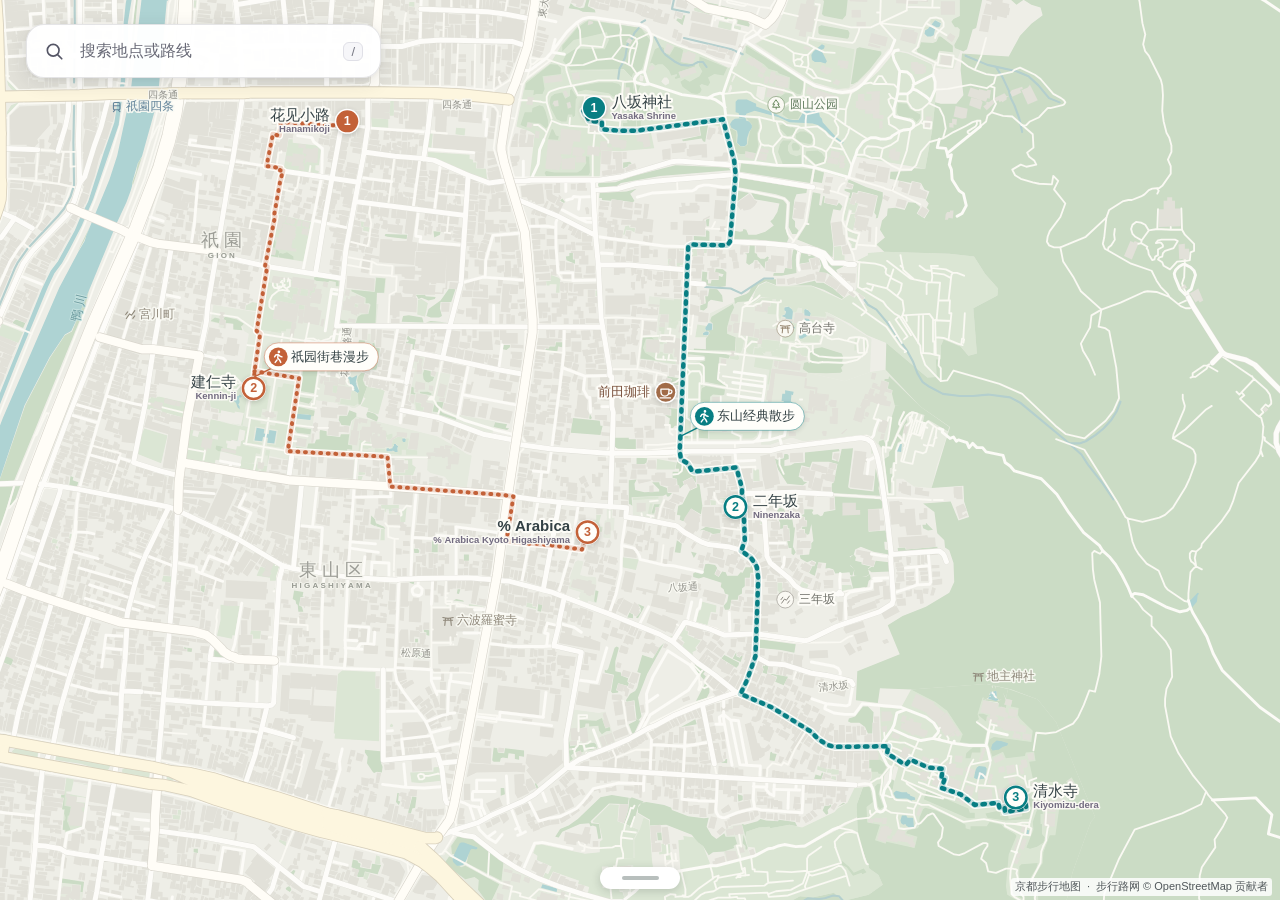
==== web/index.html @ 4b53ee0a "Introduce Project Aina, a walking atlas for independent travelers" ====
<!doctype html>
<html lang="zh-CN">
<head>
  <meta charset="utf-8">
  <meta name="viewport" content="width=device-width, initial-scale=1, viewport-fit=cover">
  <meta name="theme-color" content="#f5f4ee">
  <title>Project Aina · 步行旅行地图</title>
  <link rel="icon" href="data:image/svg+xml,%3Csvg xmlns='http://www.w3.org/2000/svg' viewBox='0 0 48 48'%3E%3Crect width='48' height='48' rx='13' fill='%235551ab'/%3E%3Cpath d='m11 31 7-16 11 14 8-15' fill='none' stroke='white' stroke-width='4' stroke-linecap='round' stroke-linejoin='round'/%3E%3C/svg%3E">
  <link rel="stylesheet" href="base.css">
  <link rel="stylesheet" href="sheet.css">
  <link rel="stylesheet" href="panels.css">
  <link rel="stylesheet" href="windows.css">
  <link rel="stylesheet" href="place-card.css">
  <link rel="stylesheet" href="google-basemap.css">
</head>
<body>
  <main id="atlas" aria-label="步行旅行地图">
    <canvas id="map" tabindex="0" aria-label="京都东山步行地图，可拖动或缩放。按斜线搜索地点，按向上方向键打开卡片。"></canvas>
    <form id="search" role="search" autocomplete="off">
      <svg class="search-icon" aria-hidden="true" viewBox="0 0 24 24" fill="none" stroke="currentColor" stroke-width="1.9"><circle cx="10.5" cy="10.5" r="6.7"/><path d="m15.8 15.8 4.5 4.5" stroke-linecap="round"/></svg>
      <input id="query" type="search" aria-label="搜索地点或路线" placeholder="搜索地点或路线" enterkeyhint="search" spellcheck="false" maxlength="90">
      <kbd aria-hidden="true">/</kbd>
    </form>
    <button id="editing-chip" type="button" hidden title="展开路线编辑"><i></i><span>正在规划</span><strong></strong><small></small></button>
    <div id="place-windows"></div>
    <div class="credit"><span id="walking-map-note" hidden>步行路线可能缺少人行道或步行道。</span><button id="map-source" type="button" aria-live="polite" title="查看 Google 地图连接设置">京都步行地图</button><b>·</b><a href="https://www.openstreetmap.org/copyright" target="_blank" rel="noopener noreferrer">步行路网 © OpenStreetMap 贡献者</a></div>
    <section id="sheet" class="sheet" aria-label="地图卡片">
      <button id="sheet-handle" class="sheet-handle" type="button" title="单击切换高度，双击关闭全部地点窗口" aria-label="调整卡片高度，双击关闭全部地点窗口"><span></span></button>
      <div id="sheet-body" class="sheet-body"></div>
    </section>
    <div id="delete-feedback" class="undo-banner" hidden><span id="deleted-name" role="status"></span><button id="undo-delete" type="button">撤销</button></div>
    <div id="notice" class="notice" role="status" aria-live="polite"></div>
  </main>
  <dialog id="google-settings" class="pc-dialog" aria-labelledby="pc-settings-title">
    <form id="google-key-form">
      <div class="pc-dialog-heading"><h2 id="pc-settings-title">连接 Google 地图</h2><button aria-label="关闭设置" type="button" data-dismiss>×</button></div>
      <p>让地点卡片显示 Google 提供的照片、评分、地址、官网和营业时间。各地点的可用资料有所不同。</p>
      <label for="google-browser-key">Google Maps 浏览器 API 密钥</label>
      <input type="password" id="google-browser-key" autocomplete="off" spellcheck="false" placeholder="输入当前标签页要使用的密钥">
      <p class="pc-help">此处输入的密钥只保存在当前标签页。请在 Google Cloud 启用 Maps JavaScript API、Places UI Kit、Places API（新版）和 Routes API，并将浏览器密钥限制到本网站。</p>
      <div class="pc-restrict"><code id="current-referrer"></code></div>
      <p class="pc-help"><a href="https://developers.google.com/maps/documentation/javascript/places-ui-kit/get-started" target="_blank" rel="noopener noreferrer">Google 官方设置指南</a>。常规密钥按 Google Cloud 项目计费。Demo Key 仅供测试，无法显示用户上传的照片和评论。</p>
      <p id="google-key-status" role="status"></p>
      <div class="pc-dialog-buttons"><button type="button" id="google-disconnect">断开连接</button><button type="submit" class="pc-primary">应用密钥</button></div>
    </form>
  </dialog>
  <dialog id="place-photo-view" class="pc-dialog pc-photo-dialog" aria-label="地点实景照片"><div class="pc-dialog-heading"><h2></h2><button type="button" data-dismiss aria-label="关闭实景照片">×</button></div><img alt=""><div class="pc-photo-caption"></div></dialog>
  <script src="/local-config.js"></script>
  <script src="project-features.js"></script>
  <script src="places.js"></script>
  <script src="saved-places.js"></script>
  <script src="photo-catalog.js"></script>
  <script src="google-cards.js"></script>
  <script src="place-card.js"></script>
  <script src="map-data.js"></script>
  <script src="walking-network-data.js"></script>
  <script src="walking-network.js"></script>
  <script src="google-walking.js"></script>
  <script src="map-native.js"></script>
  <script src="map.js"></script>
  <script src="sheet.js"></script>
  <script src="place-search.js"></script>
  <script src="panels.js"></script>
  <script src="windows.js"></script>
  <script src="app.js"></script>
</body>
</html>
---- web/base.css ----
:root {
  color-scheme: light;
  font-family: "Inter", -apple-system, BlinkMacSystemFont, "Segoe UI", "PingFang SC", "Microsoft YaHei UI", sans-serif;
  color: #232531;
  -webkit-font-smoothing: antialiased;
  font-synthesis: none;
}
* { box-sizing: border-box; }
html, body { margin: 0; width: 100%; height: 100%; overflow: hidden; overscroll-behavior: none; }
button, input, select, a { font: inherit; -webkit-tap-highlight-color: transparent; }
button { cursor: pointer; }
button:focus-visible, a:focus-visible, canvas:focus-visible { outline: 3px solid #6457bc; outline-offset: 3px; }
#atlas { position: fixed; inset: 0; isolation: isolate; background: #f1f1eb; overflow: hidden; }
#map { display: block; width: 100%; height: 100%; touch-action: none; cursor: grab; }
#map:active { cursor: grabbing; }
#search {
  position: absolute; top: max(24px, env(safe-area-inset-top)); left: max(26px, env(safe-area-inset-left));
  display: flex; gap: 13px; align-items: center; width: min(355px, calc(100vw - 36px)); height: 54px;
  background: rgb(255 255 255 / 96%); border: 1px solid rgb(40 46 56 / 12%); border-radius: 18px;
  box-shadow: 0 5px 20px rgb(44 48 56 / 11%), 0 1px 4px rgb(40 43 50 / 5%); padding: 0 17px;
}
#search:focus-within { border-color: #a9a2d7; }
.search-icon { width: 21px; height: 21px; flex-shrink: 0; color: #545565; }
#query { background: transparent; border: 0; outline: 0; font-size: 16px; color: #2d2c3b; min-width: 0; flex: 1; height: 100%; }
#query::placeholder { color: #696a77; opacity: 1; }
#search kbd { font: 14px/21px inherit; font-family: inherit; font-size: 13px; color: #777883; border: 1px solid #e0e0e7; background: #f6f6f9; padding: 1px 7px; border-radius: 6px; }
.credit { position: absolute; right: max(8px, env(safe-area-inset-right)); bottom: max(4px, env(safe-area-inset-bottom)); display: flex; gap: 6px; align-items: center; font-size: 11px; line-height: 1.6; color: #50575a; background: rgb(255 255 255 / 83%); padding: 0 4px; border-radius: 3px; z-index: 1; }
.credit a { color: inherit; text-decoration: none; }
.credit a:hover { text-decoration: underline; }
.credit button { padding: 0; border: 0; background: transparent; color: inherit; font: inherit; cursor: pointer; }
.credit button:hover, .credit button:focus-visible { text-decoration: underline; }
.credit b { font-weight: 400; }
.notice { pointer-events: none; position: absolute; top: max(89px, calc(env(safe-area-inset-top) + 64px)); left: 50%; transform: translate(-50%,-4px); padding: 9px 15px; background: #31313e; border-radius: 18px; color: white; font-size: 13px; line-height: 1.35; white-space: nowrap; opacity: 0; transition: opacity .15s ease, transform .15s ease; z-index: 8; }
.notice.visible { opacity: 1; transform: translate(-50%,0); }
@media(max-width: 620px) {
  #search { width: calc(100% - 32px); top: max(14px, env(safe-area-inset-top)); left: 16px; height: 49px; border-radius: 16px; }
  #search kbd { display: none; }
  .credit { bottom: auto; top: max(68px,calc(env(safe-area-inset-top) + 54px)); right: 15px; font-size: 10px; }
}
.name-form { max-width: 550px; margin: 0 auto; padding: 0 24px 22px; }
.name-form h2 { margin: 0 0 16px; font-size: 22px; }
.name-form label { display: grid; gap: 7px; font-size: 14px; color: #565768; }
.name-form input { padding: 11px 12px; border: 1px solid #c8c6d5; border-radius: 12px; color: #262539; }
.name-form > div { display: flex; gap: 9px; justify-content: end; margin-top: 15px; }
.name-form button { padding: 8px 18px; border: 0; border-radius: 10px; background: #f1f1f5; color: #4b495d; }
.name-form button[type=submit] { background: #126e71; color: #fff; }
#editing-chip {
  position: absolute; z-index: 3; left: max(26px, env(safe-area-inset-left)); top: max(86px,calc(env(safe-area-inset-top) + 62px));
  display: inline-flex; align-items: center; gap: 7px; max-width: min(355px, calc(100vw - 32px));
  padding: 8px 12px; color: #23403f; background: #fffffff7; border: 1px solid #d5dedb; border-radius: 14px;
  box-shadow: 0 2px 9px #24413f1a; line-height: 1.3;
}
#editing-chip[hidden] { display:none; }
#editing-chip i { width: 8px; height: 8px; flex: none; border-radius: 50%; background: var(--route-color,#087e83); }
#editing-chip span,#editing-chip small { font-size: 12px; white-space: nowrap; color: #536965; }
#editing-chip strong { min-width: 0; overflow: hidden; white-space: nowrap; text-overflow: ellipsis; font-size: 13px; }
#search { z-index: 4; }
.sheet-handle:focus-visible, button:focus-visible, a:focus-visible, canvas:focus-visible { outline-color: #087e83; }
#search:focus-within { border-color: #75a7a4; }
@media(min-width: 760px) {
  #editing-chip { left: 395px; top: max(35px, calc(env(safe-area-inset-top) + 11px)); }
}
.notice { z-index: 60; }
.undo-banner {
  position: absolute; z-index: 61; top: max(88px,calc(env(safe-area-inset-top) + 64px)); left: 50%;
  transform: translateX(-50%); display: flex; align-items: center; gap: 16px;
  max-width: min(90vw, 440px); padding: 4px 7px 4px 14px; color: white; background: #263733;
  border-radius: 14px; box-shadow: 0 4px 14px #24342d29; font-size: 14px;
}
.undo-banner[hidden] { display: none; }
.undo-banner span { min-width: 0; overflow: hidden; white-space: nowrap; text-overflow: ellipsis; }
.undo-banner button { border: 0; border-radius: 9px; padding: 7px 10px; flex: none; font-weight: 650; background: #39564e; color: #dbfff0; }
.undo-banner:not([hidden]) ~ .notice { top: max(134px,calc(env(safe-area-inset-top) + 110px)); }
@media(max-width: 620px) {
  #editing-chip { left: 16px; top: max(89px,calc(env(safe-area-inset-top) + 75px)); }
}
---- web/sheet.css ----
.sheet {
  position: fixed;
  z-index: 25;
  inset: auto auto 0 50%;
  transform: translateX(-50%);
  width: min(760px, calc(100% - 32px));
  height: 44px;
  height: calc(44px + env(safe-area-inset-bottom, 0px));
  box-sizing: border-box;
  display: flex;
  flex-direction: column;
  align-items: stretch;
  padding: 0 0 env(safe-area-inset-bottom, 0px);
  overflow: hidden;
  isolation: isolate;
  border-radius: 24px 24px 0 0;
  background: #fff;
  box-shadow: 0 -1px 2px rgb(25 38 39 / 5%), 0 -6px 36px rgb(25 38 39 / 15%);
  transition: background-color 140ms ease, box-shadow 140ms ease;
}

.sheet-handle {
  -webkit-appearance: none;
  appearance: none;
  align-self: center;
  flex: 0 0 30px;
  display: grid;
  place-items: center;
  width: 96px;
  min-height: 0;
  margin: 0;
  padding: 0;
  border: 0;
  border-radius: 18px;
  background: transparent;
  color: inherit;
  cursor: grab;
  touch-action: none;
  user-select: none;
  -webkit-tap-highlight-color: transparent;
}

.sheet-handle::before,
.sheet-handle > span {
  content: "";
  grid-area: 1 / 1;
}

.sheet-handle > span {
  z-index: 1;
  width: 37px;
  height: 4px;
  border-radius: 99px;
  background: #b8bfbd;
}

.sheet-handle:focus-visible {
  outline: 2px solid #307765;
  outline-offset: -3px;
}

.sheet[data-sheet-dragging] .sheet-handle {
  cursor: grabbing;
}

.sheet-body {
  flex: 1 1 auto;
  min-height: 0;
  overflow: auto;
  overscroll-behavior-y: contain;
  -webkit-overflow-scrolling: touch;
  scrollbar-width: thin;
}

.sheet:not([data-sheet-open]) {
  background: transparent;
  box-shadow: none;
  pointer-events: none;
}

.sheet:not([data-sheet-open]) .sheet-body {
  visibility: hidden;
}

.sheet:not([data-sheet-open]) .sheet-handle {
  flex-basis: 44px;
  pointer-events: auto;
}

.sheet:not([data-sheet-open]) .sheet-handle::before {
  width: 80px;
  height: 22px;
  border-radius: 20px;
  background: #fff;
  box-shadow: 0 2px 10px rgb(24 35 33 / 18%);
}

@media (max-width: 600px) {
  .sheet {
    width: 100%;
    border-radius: 22px 22px 0 0;
  }
}

@media (prefers-reduced-motion: reduce) {
  .sheet { transition: none; }
}
---- web/panels.css ----
.atlas-panels {
  box-sizing: border-box;
  --ap-text: #20302f;
  --ap-muted: #62706e;
  --ap-accent: #096d70;
  --ap-light: #e9f5f1;
  --ap-line: #e1e9e5;
  width: 100%;
  padding: 3px clamp(16px, 3vw, 28px) 18px;
  color: var(--ap-text);
  font-size: 14px;
  line-height: 1.45;
}
.atlas-panels *, .atlas-panels *::before, .atlas-panels *::after { box-sizing: border-box; }
.atlas-panels button, .atlas-panels select, .atlas-panels a {
  color: inherit;
  font: inherit;
  -webkit-tap-highlight-color: transparent;
}
.atlas-panels button { cursor: pointer; }
.atlas-panels :is(button, a, select):focus-visible { outline: 2px solid var(--ap-accent); outline-offset: 2px; }
.atlas-panels .ap-icon { display: block; flex: none; width: 18px; height: 18px; }
.ap-header { display: flex; align-items: center; gap: 9px; margin: 0 0 15px; }
.ap-heading { min-width: 0; }
.ap-heading h2 { margin: 0; font-size: clamp(18px, 3.5vw, 21px); line-height: 1.35; letter-spacing: -.035em; font-weight: 700; overflow-wrap: anywhere; }
.ap-heading p, .ap-footnote { margin: 3px 0 0; color: var(--ap-muted); font-size: 12px; }
.ap-count { font-variant-numeric: tabular-nums; color: #70707e; font-size: 12px; }
.ap-spacer { flex: 1; }
.atlas-panels .ap-btn {
  display: inline-flex; align-items: center; justify-content: center; gap: 6px; flex: none;
  min-height: 38px; margin: 0; padding: 7px 12px; border: 1px solid transparent; border-radius: 10px;
  background: transparent; color: var(--ap-text); font-weight: 600; font-size: 13px; line-height: 1.25;
  text-decoration: none; white-space: nowrap; transition: background-color .14s, border-color .14s;
}
.atlas-panels .ap-btn.ap-primary { background: var(--ap-accent); color: white; }
.atlas-panels .ap-btn.ap-tinted { background: var(--ap-light); color: var(--ap-accent); }
.atlas-panels .ap-btn.ap-outline { border-color: #d9e1dc; background: white; }
.atlas-panels .ap-btn.ap-link, .atlas-panels .ap-btn.ap-ink { color: var(--ap-accent); }
.atlas-panels .ap-btn.ap-muted { color: #797886; }
.atlas-panels .ap-btn.ap-soft { background: #f3f3f5; color: #54535f; }
.atlas-panels .ap-btn.ap-danger { color: #a13932; }
.ap-header .ap-btn.ap-danger { background: #fcf0ee; }
.ap-route-row .ap-btn.ap-danger { margin-inline-start: 3px; }
.atlas-panels .ap-btn.ap-small { min-height: 32px; padding: 5px 9px; font-size: 12px; border-radius: 8px; }
.atlas-panels .ap-small .ap-icon { width: 15px; height: 15px; }
.atlas-panels .ap-btn.ap-icon-btn { min-height: 0; width: 34px; height: 34px; padding: 0; border-radius: 50%; }
.atlas-panels button:disabled { opacity: .24; cursor: default; }
@media (hover: hover) {
  .atlas-panels .ap-btn:not(:disabled):hover, .atlas-panels .ap-stop-place:hover { background: #ecf2ef; }
  .atlas-panels .ap-primary:not(:disabled):hover { background: #07595c; }
  .atlas-panels .ap-tinted:not(:disabled):hover { background: #dceee9; }
  .atlas-panels .ap-btn.ap-danger:hover { color: #8b2823; background: #fbe6e2; }
  .atlas-panels :is(.ap-route-row,.ap-nearby,.ap-result):hover { background: #f6f9f7; }
}
.ap-actions, .ap-shortcuts, .ap-stop-tools { display: flex; align-items: center; gap: 6px; flex-wrap: wrap; }
.ap-planning-strip { display: flex; align-items: center; gap: 9px; margin: 0 0 12px; padding: 8px 10px; background: #f1f7f4; border-radius: 12px; }
.ap-planning-strip > .ap-icon { color: var(--ap-accent); }
.ap-planning-strip > span { flex: 1; min-width: 0; color: var(--ap-muted); font-size: 12px; }
.ap-planning-strip strong { display: block; overflow: hidden; white-space: nowrap; text-overflow: ellipsis; font-size: 14px; color: var(--ap-text); }
.ap-planning-strip > div { display: flex; align-items: center; gap: 3px; }
.ap-route-list, .ap-nearby-list { display: grid; grid-template-columns: repeat(2,minmax(0,1fr)); gap: 8px; }
.ap-route-row, .atlas-panels .ap-nearby {
  display: flex; align-items: center; gap: 3px; min-width: 0;
  padding: 7px 6px 7px 9px; background: white; border: 1px solid var(--ap-line); border-radius: 12px;
}
.atlas-panels .ap-route-target, .atlas-panels .ap-result, .atlas-panels .ap-nearby {
  display: flex; align-items: center; gap: 9px; min-width: 0; text-align: start;
}
.atlas-panels .ap-route-target { flex: 1; padding: 2px 0; border: 0; background: transparent; }
.ap-route-symbol, .ap-place-symbol { display: grid; flex: none; place-items: center; width: 33px; height: 33px; border-radius: 9px; }
.ap-route-symbol { color: var(--ap-route); background: #f3f2f7; background: color-mix(in srgb, var(--ap-route) 10%, white); }
.ap-place-symbol { color: #686375; background: #f3f2f4; }
.ap-route-row .ap-row-content, .ap-result .ap-row-content, .ap-nearby .ap-row-content { flex: 1; min-width: 0; }
.ap-row-content strong, .ap-row-content small { display: block; overflow: hidden; text-overflow: ellipsis; white-space: nowrap; }
.ap-row-content strong { font-size: 14px; font-weight: 650; }
.ap-row-content small { color: var(--ap-muted); font-size: 11px; margin-top: 2px; }
.ap-metrics { font-variant-numeric: tabular-nums; white-space: nowrap; }
.ap-metrics i { font-style: normal; padding: 0 4px; color: #9e9ba5; }
.ap-section-heading { display: flex; align-items: center; justify-content: space-between; margin: 17px 0 7px; }
.ap-section-heading h3 { margin: 0; font-size: 14px; font-weight: 650; }
.ap-section-heading > span { font-size: 12px; color: var(--ap-muted); }
.atlas-panels .ap-nearby { padding: 8px 9px; }
.atlas-panels .ap-nearby > .ap-icon, .atlas-panels .ap-result > .ap-icon { width: 14px; color: #827f8d; }
.ap-data-settings { border-top: 1px solid var(--ap-line); margin-top: 14px; padding-top: 6px; display: flex; align-items: center; justify-content: space-between; flex-wrap: wrap; gap: 4px 10px; }
.ap-data-settings small { font-size: 12px; color: var(--ap-muted); }
.ap-data-settings .ap-btn { margin-left: auto; }
.ap-place-bar, .ap-place-tools { display: flex; align-items: center; gap: 5px; }
.ap-place-bar { justify-content: space-between; margin-bottom: 6px; }
.atlas-panels.ap-view-place { max-width: 424px; padding-inline: 12px; margin-inline: auto; }
.ap-view-place > [data-place-info], .ap-place-card > [data-place-info] { min-width: 0; }
.ap-compare { display: grid; grid-auto-flow: column; grid-auto-columns: minmax(276px, 1fr); gap: 10px; overflow-x: auto; padding: 1px 1px 5px; scroll-snap-type: x proximity; }
.ap-place-card, .ap-choose { scroll-snap-align: start; padding: 12px; border: 1px solid var(--ap-line); border-radius: 13px; min-width: 0; }
.ap-place-card { display: flex; flex-direction: column; }
.ap-card-top { display: flex; align-items: center; gap: 5px; margin-bottom: 7px; }
.ap-pin-letter { display: grid; place-items: center; width: 27px; height: 27px; margin-inline-end: auto; border-radius: 9px; color: var(--ap-accent); background: var(--ap-light); font-size: 13px; font-weight: 750; }
.ap-place-card .ap-card-top .ap-icon-btn { width: 27px; height: 27px; }
.ap-card-top .ap-icon-btn .ap-icon { width: 15px; }
.atlas-panels .ap-stop-place {
  text-align: start; color: var(--ap-text); font-weight: 650; margin: 0; padding: 0; border: 0; border-radius: 3px; background: transparent; overflow-wrap: anywhere;
}
.atlas-panels .ap-choose { display: grid; align-content: center; justify-items: center; gap: 8px; background: #f7faf8; border-style: dashed; color: var(--ap-accent); min-height: 130px; }
.ap-choose span { color: var(--ap-muted); font-size: 12px; }
.ap-browser-bar { display: flex; justify-content: space-between; align-items: center; gap: 8px; flex-wrap: wrap; }
.ap-detail-metrics, .ap-browser-bar > span { display: flex; align-items: center; font-size: 13px; }
.ap-detail-metrics .ap-icon { color: var(--ap-route); margin-right: 6px; }
.ap-editor-actions > :first-child { margin-right: auto; }
.ap-edit-hint { margin: 10px 0; color: var(--ap-muted); font-size: 13px; }
.ap-stop-heading { display: flex; align-items: center; justify-content: space-between; gap: 10px; padding-top: 12px; margin-top: 12px; border-top: 1px solid var(--ap-line); }
.ap-stop-heading strong { font-size: 14px; }
.ap-stop-heading .ap-metrics { color: var(--ap-muted); }
.ap-stops { margin: 5px 0; padding: 0; list-style: none; }
.ap-route-options { padding-top: 7px; margin-top: 9px; border-top: 1px solid var(--ap-line); }
.ap-stop { display: flex; min-height: 37px; align-items: center; gap: 10px; position: relative; }
.ap-stop:not(:last-child)::before { content: ""; position: absolute; top: 50%; bottom: -50%; left: 9.5px; width: 1px; background: var(--ap-route); opacity: .35; }
.ap-stop-no { position: relative; display: grid; flex: none; place-items: center; width: 20px; height: 20px; border-radius: 50%; color: var(--ap-route); background: #fff; border: 1px solid var(--ap-route); font-size: 11px; font-weight: 650; line-height: 1.2; }
.atlas-panels .ap-stop-place { flex: 1; padding: 3px 0; }
.ap-stop-tools { flex-wrap: nowrap; gap: 2px; }
.ap-stop-tools .ap-btn.ap-icon-btn { height: 30px; width: 30px; color: #666375; }
.ap-browser-bar { margin-bottom: 8px; padding: 7px 9px; border: 1px solid var(--ap-line); border-radius: 10px; background: #faf9fb; }
.ap-browser-bar > span { gap: 7px; min-width: 0; overflow-wrap: anywhere; color: var(--ap-muted); }
.ap-frame { display: block; width: 100%; height: clamp(170px,30vh,340px); border: 1px solid var(--ap-line); border-radius: 10px; background: #fafafa; }
.ap-footnote { font-size: 11px; margin-top: 10px; }
.ap-results { display: grid; grid-template-columns: repeat(2,minmax(0,1fr)); gap: 4px 10px; }
.ap-google-search .ap-btn[hidden], .ap-search-status:empty { display: none; }
.ap-google-search gmp-place-search { display: block; width: 100%; color-scheme: light; }
.ap-search-status { margin: 8px 0; color: var(--ap-muted); font-size: 13px; }
.ap-results:not(:first-child) { margin-top: 3px; }
.ap-result-row { display: flex; gap: 6px; align-items: center; min-width: 0; border-bottom: 1px solid var(--ap-line); }
.atlas-panels .ap-result { flex: 1; background: #fff; border: 0; border-radius: 4px; padding: 8px 2px; }
.ap-empty { display: flex; align-items: center; gap: 4px; margin: 12px 0; color: var(--ap-muted); font-size: 13px; }
@media (max-width: 600px) {
  .ap-header { margin-bottom: 11px; }
  .ap-route-list, .ap-results { grid-template-columns: 1fr; }
  .atlas-panels .ap-btn.ap-icon-btn { width: 32px; height: 32px; }
  .ap-nearby-list { gap: 5px; }
  .atlas-panels .ap-nearby { gap: 5px; padding: 8px 6px; }
  .ap-nearby .ap-place-symbol { width: 25px; height: 29px; }
  .ap-nearby .ap-place-symbol .ap-icon { width: 15px; }
  .atlas-panels .ap-nearby > .ap-icon { display: none; }
  .ap-compare { gap: 8px; }
  .ap-place-card, .ap-choose { padding: 9px; }
  .ap-editor-actions { gap: 4px; }
  .ap-editor-actions .ap-btn { padding-inline: 9px; }
}
@media (prefers-reduced-motion: reduce) { .atlas-panels .ap-btn { transition: none; } }
---- web/windows.css ----
.aw-layer {
  position: absolute;
  inset: 0;
  z-index: 6;
  pointer-events: none;
  overflow: hidden;
}
.aw-window {
  --aw-ink: #182d25;
  container: aina-place-window / inline-size;
  color-scheme: only light;
  position: absolute;
  inset: 0 auto auto 0;
  width: clamp(295px, 26vw, 358px);
  display: flex;
  flex-direction: column;
  max-height: min(74dvh, calc(100% - 16px));
  overflow: hidden;
  border-radius: 19px;
  border: 1px solid rgb(41 66 52 / 19%);
  background: #fff;
  color: var(--aw-ink);
  box-shadow: 0 5px 18px rgb(30 51 39 / 12%), 0 1px 3px rgb(30 51 39 / 8%);
  pointer-events: auto;
}
.aw-window[data-front] {
  border-color: rgb(58 89 72 / 40%);
  box-shadow: 0 13px 36px -8px rgb(30 51 39 / 29%), 0 2px 6px rgb(30 51 39 / 8%);
}
.aw-window button, .aw-window a { font-family: inherit; color: inherit; }
.aw-window button { -webkit-appearance: none; appearance: none; }
.aw-window button:focus-visible, .aw-window a:focus-visible, .aw-titlebar:focus-visible {
  outline: 2px solid #0a8185; outline-offset: -2px;
}
.aw-window svg {
  display: block; width: 17px; height: 17px; flex: 0 0 auto;
  stroke: currentColor; fill: none; stroke-width: 1.65; stroke-linecap: round; stroke-linejoin: round;
}
.aw-window [hidden] { display: none !important; }
.aw-titlebar {
  display: flex; align-items: center; gap: 7px; flex: none;
  min-height: 55px; padding: 12px 9px 12px 16px; margin: 0;
  border-bottom: 1px solid #e4eae5; user-select: none; touch-action: none; cursor: grab;
  background: #fff;
}
.aw-folded .aw-titlebar { border-bottom-color: transparent; }
.aw-window[data-moving] .aw-titlebar { cursor: grabbing; }
.aw-grip {
  flex: 0 0 9px; height: 13px; color: #a9b6ad;
  background: radial-gradient(circle, currentColor 1.2px, transparent 1.4px) 0 0 / 4.5px 4.5px;
}
.aw-identity { flex: 1; min-width: 0; }
.aw-context { display: block; overflow: hidden; text-overflow: ellipsis; white-space: nowrap; margin: 0 0 4px; color: #526758; font-size: 11px; font-weight: 600; }
.aw-context::before { content: ""; display: inline-block; width: 7px; height: 7px; border-radius: 50%; margin-right: 6px; vertical-align: .06em; background: var(--aw-route-color); }
.aw-title { display: -webkit-box; -webkit-box-orient: vertical; -webkit-line-clamp: 2; overflow: hidden; overflow-wrap: anywhere; margin: 0; font: 600 24px/1.2 "STIX Two Text", Georgia, "Songti SC", "Noto Serif CJK SC", SimSun, serif; }
.aw-folded .aw-titlebar { min-height: 40px; padding-block: 6px; }
.aw-folded .aw-context { display: none; }
.aw-folded .aw-title { font-size: 16px; -webkit-line-clamp: 1; }
.aw-window[data-named] .pc-local > .pc-title { display: none; }
.aw-controls { display: flex; flex: none; gap: 3px; }
@container aina-place-window (max-width: 335px) {
  .aw-window:not(.aw-folded) .aw-titlebar {
    display: grid; grid-template-columns: minmax(0, 1fr) 9px auto;
    grid-template-areas: "context grip tools" "title title title";
    gap: 4px 7px; padding-block: 8px 12px;
  }
  .aw-identity { display: contents; }
  .aw-folded .aw-identity { display: block; }
  .aw-context { grid-area: context; margin: 0; }
  .aw-title { grid-area: title; }
  .aw-grip { grid-area: grip; }
  .aw-controls { grid-area: tools; }
}
.aw-window .aw-icon-btn {
  display: grid; place-items: center; width: 27px; height: 27px;
  border: 1px solid #dde5de; border-radius: 50%; padding: 0; color: #42564a; background: #fff;
}
.aw-icon-btn svg { width: 14px; height: 14px; }
.aw-window .aw-icon-btn:hover { color: #263c35; background: #e9eeeb; }
.aw-body { overflow-y: auto; min-height: 0; overscroll-behavior: contain; scrollbar-width: thin; scrollbar-color: #c7d2c9 transparent; }
.aw-info { display: flex; flex-direction: column; min-height: 0; }
.aw-place-info { min-width: 0; }
.aw-place-info > .pc-local { padding: 14px 16px 17px; }
.aw-place-info .google-card-message, .aw-place-info .google-card-retry { margin-inline: 12px; }
.aw-window .aw-small-btn {
  display: inline-flex; align-items: center; justify-content: center; gap: 5px;
  min-height: 32px; padding: 5px 8px; border: 1px solid transparent; border-radius: 8px;
  font-size: 13px; line-height: 1.2; font-weight: 550; cursor: pointer; text-decoration: none;
}
.aw-small-btn svg { width: 15px; height: 15px; }
.aw-window .aw-small-btn { color: #43594d; background: #f1f5f2; }
.aw-window .aw-small-btn:hover { background: #e4ece8; }
.aw-window .aw-pin[aria-pressed="true"] { color: #0b686b; background: #dcefed; border-color: #c4e2dd; }
.aw-reading { width: min(440px,47vw); }
.aw-web { padding: 9px; }
.aw-web-tools { display: flex; align-items: center; justify-content: space-between; gap: 8px; margin-bottom: 8px; }
.aw-frame { display: block; width: 100%; height: clamp(140px,40vh,360px); border: 1px solid #e2e9e5; border-radius: 8px; background: white; }
@media (max-width: 759.98px) { .aw-layer { display: none; } }
---- web/place-card.css ----
.pc-host {
  --pc-ink: #1e3027;
  --pc-accent: #245540;
  --pc-muted: #57645c;
  --pc-heading: "STIX Two Text", Georgia, "Songti SC", "Noto Serif CJK SC", SimSun, serif;
  --pc-sans: Inter, -apple-system, BlinkMacSystemFont, "Segoe UI", "PingFang SC", "Microsoft YaHei UI", sans-serif;
  min-width: 0; max-width: 100%; color-scheme: only light; background: #fff; color: var(--pc-ink);
}
.pc-local { padding: 6px 0; }
.pc-sheet-title { margin: 0; padding: 5px 16px 10px; font: 600 26px/1.23 var(--pc-heading); overflow-wrap: anywhere; }
.pc-sheet-title[hidden] { display: none; }
.pc-local[hidden], .pc-actions [hidden] { display: none; }
.pc-local .pc-title { margin: 0; color: var(--pc-ink); font: 600 24px/1.22 var(--pc-heading); overflow-wrap: anywhere; }
.pc-local .pc-category { margin: 3px 0 9px; color: #596860; font-size: 12px; }
.pc-local .pc-note { margin: 8px 0; color: #45534c; font-size: 13px; line-height: 1.55; }
.pc-host .pc-figure { margin: 0 0 9px; }
.pc-host .pc-open-photo { display: block; overflow: hidden; width: 100%; padding: 0; margin: 0; border: 0; border-radius: 11px; background: #e9efeb; cursor: zoom-in; }
.pc-open-photo img { display: block; width: 100%; height: auto; aspect-ratio: 1.9; object-fit: cover; }
.pc-figure figcaption { margin: 4px 1px 0; color: #566762; font-size: 11px; line-height: 1.5; }
.pc-figure summary { width: fit-content; cursor: pointer; }
.pc-attribution { overflow-wrap: anywhere; }
.pc-attribution a, .pc-host .pc-links a, .pc-dialog a { color: #11655e; text-decoration: underline; text-underline-offset: 2px; }
.pc-facts { display: grid; gap: 7px; margin: 8px 0; color: #263a34; }
.pc-fact { display: grid; grid-template-columns: 4.5em 1fr; gap: 9px; font-size: 13px; line-height: 1.55; }
.pc-fact dt { color: #61706a; }
.pc-fact dd { margin: 0; font-variant-numeric: tabular-nums; }
.pc-links { display: flex; flex-wrap: wrap; align-items: baseline; gap: 5px 14px; margin: 8px 0; font-size: 13px; line-height: 1.6; }
.pc-actions { display: flex; flex-wrap: wrap; align-items: center; gap: 8px; margin: 10px 0 14px; }
.pc-actions > :is(button, a) { padding: 8px 12px; border: 1px solid #bed0c9; border-radius: 9px; font-family: inherit; font-weight: 600; font-size: 13px; line-height: 1.3; text-decoration: none; cursor: pointer; }
.pc-actions .pc-route { background: var(--pc-accent); border-color: var(--pc-accent); color: white; }
.pc-actions .pc-route:disabled { background: #eef1ef; color: #53635c; border-color: #d9e1dc; cursor: default; }
.pc-actions .pc-website { background: white; color: #17685c; }
.pc-compact .pc-open-photo img { aspect-ratio: 1.75; }
.pc-compact .pc-fact { display: block; font-size: 12px; }
.pc-compact .pc-links { gap: 2px 10px; font-size: 12px; }
.pc-live :is(gmp-advanced-place-details, gmp-advanced-place-search, gmp-advanced-place-details-compact),
.ap-google-search gmp-place-search {
  color-scheme: light;
  display: block; width: 100%; max-width: 100%; border: none; border-radius: 0; background-color: #fff;
  --gmp-mat-color-surface: #fff;
  --gmp-mat-color-on-surface: #1e3027;
  --gmp-mat-color-on-surface-variant: #45554a;
  --gmp-mat-color-primary: #245540;
  --gmp-mat-color-info: #387367;
  --gmp-mat-color-outline-decorative: #e3e9e3;
  --gmp-mat-color-neutral-container: #eff3ee;
  --gmp-mat-color-on-neutral-container: #47584c;
  --gmp-mat-color-secondary-container: #245540;
  --gmp-mat-color-on-secondary-container: #fff;
  --gmp-mat-color-positive: #24704c;
  --gmp-mat-color-negative: #9b4e3f;
  --gmp-mat-color-disabled-surface: #d5ddd5;
  --gmp-star-rating-color: #966017;
  --gmp-collage-border-radius-outer: 12px;
  --gmp-thumbnail-border-radius: 11px;
  --gmp-button-border-radius: 9px;
  --gmp-dialog-border-radius: 16px;
  --gmp-mat-font-family: var(--pc-sans, Inter, system-ui, sans-serif);
  --gmp-mat-font-display-small: 600 25px/1.15 var(--pc-heading, Georgia, serif);
  --gmp-mat-font-title-small: 600 20px/1.2 var(--pc-heading, Georgia, serif);
  --gmp-mat-font-title-medium: 600 19px/1.2 var(--pc-heading, Georgia, serif);
  --gmp-mat-font-body-medium: 400 13px/1.48 var(--gmp-mat-font-family);
  --gmp-mat-font-body-small: 400 12px/1.45 var(--gmp-mat-font-family);
  --gmp-mat-font-label-large: 600 13px/1.25 var(--gmp-mat-font-family);
  --gmp-mat-spacing-small: 6px;
  --gmp-mat-spacing-medium: 10px;
  --gmp-mat-spacing-large: 15px;
  --gmp-mat-spacing-extra-large: 17px;
  --gmp-mat-spacing-two-extra-large: 20px;
}
.pc-live gmp-place-button::part(button) {
  min-height: 35px; padding-inline: 13px; border: 1px solid transparent; border-radius: 9px;
  font: 600 13px/1.25 var(--pc-sans); box-shadow: none;
}
.pc-live gmp-place-button[data-place-action="route"]::part(button) { color: white; background: var(--pc-accent); }
.pc-live gmp-place-button[data-place-action="website"]::part(button) { color: var(--pc-accent); background: #eff4ef; }
.pc-live gmp-place-button[aria-disabled="true"]::part(button) { color: #526154; background: #ebefea; cursor: default; }
.pc-live { background-color: #fff; }
.pc-live .google-card-message { margin: 0; padding: 8px 0; color: #536761; font-size: 13px; }
.google-card-retry { border: 0; border-radius: 8px; padding: 6px 9px; font-size: 13px; color: #17685c; background: #e7f1eb; }
.pc-dialog { color: #27382f; border: 1px solid #d7e1da; border-radius: 20px; width: min(470px, calc(100% - 28px)); max-height: 85dvh; overflow: auto; padding: 24px; background: #fff; box-shadow: 0 20px 80px #10251f38; }
.pc-dialog::backdrop { background: rgb(17 28 25 / 47%); }
.pc-dialog-heading { display: flex; align-items: center; justify-content: space-between; gap: 10px; }
.pc-dialog-heading h2 { margin: 0; font-size: 21px; line-height: 1.35; }
.pc-dialog-heading button { display: grid; place-items: center; border: 0; border-radius: 50%; background: #edf2ef; color: #40574c; width: 32px; height: 32px; flex: none; font: 22px/1 sans-serif; }
.pc-dialog p { line-height: 1.6; font-size: 14px; margin: 12px 0; }
.pc-dialog label { display: block; margin: 16px 0 6px; font-weight: 650; font-size: 14px; }
.pc-dialog input { width: 100%; padding: 10px 12px; border-radius: 10px; border: 1px solid #a9beb3; }
.pc-dialog .pc-help { color: #53645b; font-size: 13px; }
.pc-restrict { overflow-wrap: anywhere; padding: 8px 10px; border-radius: 8px; background: #eff4f1; font-size: 12px; user-select: all; }
.pc-dialog-buttons { display: flex; gap: 8px; flex-wrap: wrap; justify-content: end; }
.pc-dialog-buttons button { border: 1px solid #bdcfc5; border-radius: 10px; padding: 9px 13px; background: white; color: #365d4e; }
.pc-dialog-buttons .pc-primary { background: #126c62; color: white; border-color: #126c62; }
#google-key-status { font-size: 13px; color: #485f52; min-height: 20px; }
.pc-photo-dialog { width: fit-content; max-width: min(92vw,960px); padding: 15px; }
.pc-photo-dialog img { display: block; margin: 12px auto 8px; max-width: 100%; max-height: 62dvh; object-fit: contain; border-radius: 10px; }
.pc-photo-caption { color: #5a6c60; font-size: 12px; }
---- web/google-basemap.css ----
.atlas-google-basemap {
  position: absolute;
  inset: 0;
  z-index: 0;
}
.atlas-google-basemap[hidden] { display: none; }
.atlas-google-basemap > div { width: 100%; height: 100%; }
#map { position: absolute; inset: 0; z-index: 0; }

/* Leave the SDK's own attribution and legal links visible and clickable. */
#atlas[data-basemap="google"] {
  --atlas-attribution-space: calc(36px + env(safe-area-inset-bottom, 0px));
}
#atlas[data-basemap="google"] #map {
  visibility: hidden;
  pointer-events: none;
}
.aina-map-labels, .aina-map-anchor {
  position:absolute; left:0; top:0; width:0; height:0; pointer-events:none;
}
.aina-map-anchor > button {
  position:absolute; pointer-events:auto; cursor:pointer; white-space:nowrap; margin:0;
  font:600 12px/1.25 "Segoe UI","Microsoft YaHei UI",sans-serif; color:#243933;
}
.aina-map-place {
  border:0; padding:0; background:transparent; width:26px; height:26px;
  transform:translate(-50%,-50%); display:grid; place-items:center;
}
.aina-map-number {
  position:relative; display:grid; place-items:center; width:22px; height:22px; border-radius:50%;
  font-weight:750; color:white; background:var(--pin-color); border:2px solid white;
  box-shadow:0 1px 4px #243b3947;
}
.aina-map-number:empty {width:11px; height:11px;}
.aina-map-place.is-small {width:15px; height:15px;}
.aina-map-place.is-current .aina-map-number {outline:3px solid #17858183;}
.aina-map-number sup {
  position:absolute; right:-6px; top:-7px; padding:1px 3px; font-size:9px; border-radius:8px;
  background:#6658ac; color:white; border:1px solid white;
}
.aina-map-place-title {
  position:absolute; top:50%; left:100%; transform:translateY(-50%); max-width:165px;
  overflow:hidden; text-overflow:ellipsis; padding:1px 4px; border-radius:4px; background:#fffffff0;
  color:#31443e; text-align:left; font-size:12px; box-shadow:0 1px 2px #243b391a;
}
.aina-map-place:not(.has-label):not(:hover):not(:focus-visible) .aina-map-place-title {display:none;}
.aina-map-place[data-side="west"] .aina-map-place-title {left:auto; right:100%; text-align:right;}
.aina-map-place[data-side="north"] .aina-map-place-title {left:50%; top:auto; bottom:100%; transform:translateX(-50%);}
.aina-map-place[data-side="south"] .aina-map-place-title {left:50%; top:100%; transform:translateX(-50%);}
.aina-map-route {
  transform:translate(-50%,calc(-100% - var(--badge-rise))); max-width:180px; overflow:hidden;
  text-overflow:ellipsis; padding:3px 8px 3px 15px; border:1px solid var(--pin-color);
  border-radius:13px; background:#fff; box-shadow:0 1px 4px #233c382b;
}
.aina-map-route::before {
  content:""; position:absolute; top:50%; left:6px; width:5px; height:5px;
  border-radius:50%; background:var(--pin-color); transform:translateY(-50%);
}
#atlas[data-basemap="google"] #sheet,
#atlas[data-basemap="google"] #place-windows {
  bottom: var(--atlas-attribution-space);
}
@media (min-width: 621px) {
  #atlas[data-basemap="google"] .credit {
    bottom: calc(var(--atlas-attribution-space) + 4px);
  }
}
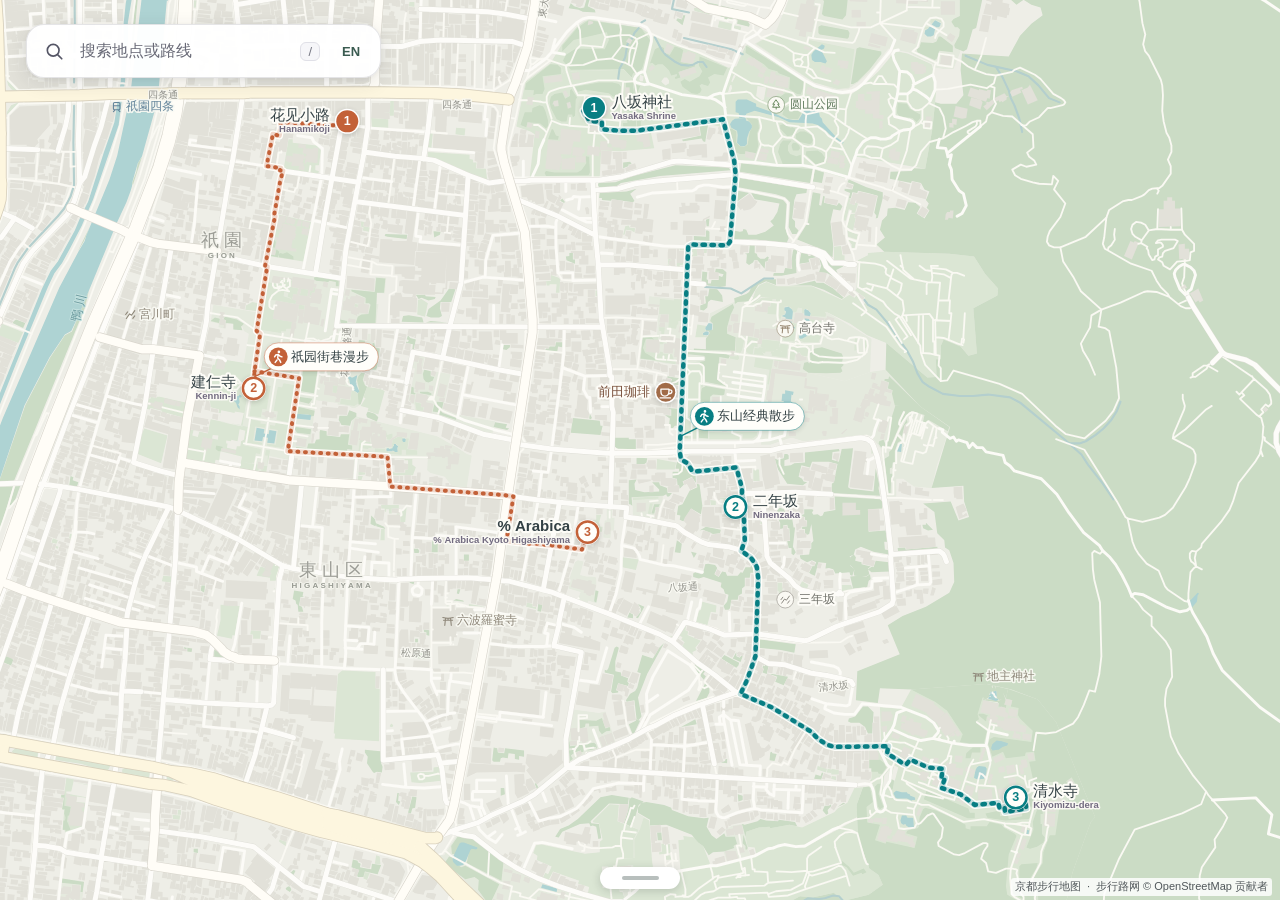
==== commit 570fd880: "Add an English walking atlas and bilingual design notes" ====
--- a/web/index.html
+++ b/web/index.html
@@ -4,7 +4,7 @@
   <meta charset="utf-8">
   <meta name="viewport" content="width=device-width, initial-scale=1, viewport-fit=cover">
   <meta name="theme-color" content="#f5f4ee">
-  <title>Project Aina · 步行旅行地图</title>
+  <title data-en="Project Aina · Walking Atlas">Project Aina · 步行旅行地图</title>
   <link rel="icon" href="data:image/svg+xml,%3Csvg xmlns='http://www.w3.org/2000/svg' viewBox='0 0 48 48'%3E%3Crect width='48' height='48' rx='13' fill='%235551ab'/%3E%3Cpath d='m11 31 7-16 11 14 8-15' fill='none' stroke='white' stroke-width='4' stroke-linecap='round' stroke-linejoin='round'/%3E%3C/svg%3E">
   <link rel="stylesheet" href="base.css">
   <link rel="stylesheet" href="sheet.css">
@@ -14,37 +14,39 @@
   <link rel="stylesheet" href="google-basemap.css">
 </head>
 <body>
-  <main id="atlas" aria-label="步行旅行地图">
-    <canvas id="map" tabindex="0" aria-label="京都东山步行地图，可拖动或缩放。按斜线搜索地点，按向上方向键打开卡片。"></canvas>
+  <main id="atlas" aria-label="步行旅行地图" data-en-aria-label="Walking atlas">
+    <canvas id="map" tabindex="0" aria-label="京都东山步行地图，可拖动或缩放。按斜线搜索地点，按向上方向键打开卡片。" data-en-aria-label="Walking map of Higashiyama, Kyoto. Drag to pan or scroll to zoom. Press slash to search or the up arrow to open the bottom panel."></canvas>
     <form id="search" role="search" autocomplete="off">
       <svg class="search-icon" aria-hidden="true" viewBox="0 0 24 24" fill="none" stroke="currentColor" stroke-width="1.9"><circle cx="10.5" cy="10.5" r="6.7"/><path d="m15.8 15.8 4.5 4.5" stroke-linecap="round"/></svg>
-      <input id="query" type="search" aria-label="搜索地点或路线" placeholder="搜索地点或路线" enterkeyhint="search" spellcheck="false" maxlength="90">
+      <input id="query" type="search" aria-label="搜索地点或路线" placeholder="搜索地点或路线" data-en-aria-label="Search places or routes" data-en-placeholder="Search places or routes" enterkeyhint="search" spellcheck="false" maxlength="90">
       <kbd aria-hidden="true">/</kbd>
+      <a id="language-switch" href="?lang=en" lang="en" hreflang="en" aria-label="切换为英文 · English">EN</a>
     </form>
-    <button id="editing-chip" type="button" hidden title="展开路线编辑"><i></i><span>正在规划</span><strong></strong><small></small></button>
+    <button id="editing-chip" type="button" hidden title="展开路线编辑" data-en-title="Open the route editor"><i></i><span data-en="Editing">正在规划</span><strong></strong><small></small></button>
     <div id="place-windows"></div>
-    <div class="credit"><span id="walking-map-note" hidden>步行路线可能缺少人行道或步行道。</span><button id="map-source" type="button" aria-live="polite" title="查看 Google 地图连接设置">京都步行地图</button><b>·</b><a href="https://www.openstreetmap.org/copyright" target="_blank" rel="noopener noreferrer">步行路网 © OpenStreetMap 贡献者</a></div>
-    <section id="sheet" class="sheet" aria-label="地图卡片">
-      <button id="sheet-handle" class="sheet-handle" type="button" title="单击切换高度，双击关闭全部地点窗口" aria-label="调整卡片高度，双击关闭全部地点窗口"><span></span></button>
+    <div class="credit"><span id="walking-map-note" hidden data-en="Walking routes may lack sidewalks or pedestrian paths.">步行路线可能缺少人行道或步行道。</span><button id="map-source" type="button" aria-live="polite" title="查看 Google 地图连接设置" data-en-title="Google Maps connection settings" data-en="Kyoto walking map">京都步行地图</button><b>·</b><a href="https://www.openstreetmap.org/copyright" target="_blank" rel="noopener noreferrer" data-en="Walking network © OpenStreetMap contributors">步行路网 © OpenStreetMap 贡献者</a></div>
+    <section id="sheet" class="sheet" aria-label="地图卡片" data-en-aria-label="Map panel">
+      <button id="sheet-handle" class="sheet-handle" type="button" title="单击切换高度，双击关闭全部地点窗口" aria-label="调整卡片高度，双击关闭全部地点窗口" data-en-title="Click to resize the panel. Double-click to close all place windows." data-en-aria-label="Resize the panel. Double-click to close all place windows."><span></span></button>
       <div id="sheet-body" class="sheet-body"></div>
     </section>
-    <div id="delete-feedback" class="undo-banner" hidden><span id="deleted-name" role="status"></span><button id="undo-delete" type="button">撤销</button></div>
+    <div id="delete-feedback" class="undo-banner" hidden><span id="deleted-name" role="status"></span><button id="undo-delete" type="button" data-en="Undo">撤销</button></div>
     <div id="notice" class="notice" role="status" aria-live="polite"></div>
   </main>
   <dialog id="google-settings" class="pc-dialog" aria-labelledby="pc-settings-title">
     <form id="google-key-form">
-      <div class="pc-dialog-heading"><h2 id="pc-settings-title">连接 Google 地图</h2><button aria-label="关闭设置" type="button" data-dismiss>×</button></div>
-      <p>让地点卡片显示 Google 提供的照片、评分、地址、官网和营业时间。各地点的可用资料有所不同。</p>
-      <label for="google-browser-key">Google Maps 浏览器 API 密钥</label>
-      <input type="password" id="google-browser-key" autocomplete="off" spellcheck="false" placeholder="输入当前标签页要使用的密钥">
-      <p class="pc-help">此处输入的密钥只保存在当前标签页。请在 Google Cloud 启用 Maps JavaScript API、Places UI Kit、Places API（新版）和 Routes API，并将浏览器密钥限制到本网站。</p>
+      <div class="pc-dialog-heading"><h2 id="pc-settings-title" data-en="Connect Google Maps">连接 Google 地图</h2><button aria-label="关闭设置" data-en-aria-label="Close settings" type="button" data-dismiss>×</button></div>
+      <p data-en="Place cards can show photos, ratings, addresses, websites and opening hours from Google. Details vary by place.">让地点卡片显示 Google 提供的照片、评分、地址、官网和营业时间。各地点的可用资料有所不同。</p>
+      <label for="google-browser-key" data-en="Google Maps browser API key">Google Maps 浏览器 API 密钥</label>
+      <input type="password" id="google-browser-key" autocomplete="off" spellcheck="false" placeholder="输入当前标签页要使用的密钥" data-en-placeholder="Enter a key for this tab">
+      <p class="pc-help" data-en="The key entered here is saved in this tab. Enable Maps JavaScript API, Places UI Kit, Places API (New) and Routes API in Google Cloud, and restrict the key to this website.">此处输入的密钥只保存在当前标签页。请在 Google Cloud 启用 Maps JavaScript API、Places UI Kit、Places API（新版）和 Routes API，并将浏览器密钥限制到本网站。</p>
       <div class="pc-restrict"><code id="current-referrer"></code></div>
-      <p class="pc-help"><a href="https://developers.google.com/maps/documentation/javascript/places-ui-kit/get-started" target="_blank" rel="noopener noreferrer">Google 官方设置指南</a>。常规密钥按 Google Cloud 项目计费。Demo Key 仅供测试，无法显示用户上传的照片和评论。</p>
+      <p class="pc-help"><span data-en="Usage is billed to your Google Cloud project. Demo keys are for testing and cannot show user photos or reviews. ">常规密钥按 Google Cloud 项目计费。Demo Key 仅供测试，无法显示用户上传的照片和评论。</span><a href="https://developers.google.com/maps/documentation/javascript/places-ui-kit/get-started" target="_blank" rel="noopener noreferrer" data-en="Google setup guide">Google 官方设置指南</a></p>
       <p id="google-key-status" role="status"></p>
-      <div class="pc-dialog-buttons"><button type="button" id="google-disconnect">断开连接</button><button type="submit" class="pc-primary">应用密钥</button></div>
+      <div class="pc-dialog-buttons"><button type="button" id="google-disconnect" data-en="Disconnect">断开连接</button><button type="submit" class="pc-primary" data-en="Apply key">应用密钥</button></div>
     </form>
   </dialog>
-  <dialog id="place-photo-view" class="pc-dialog pc-photo-dialog" aria-label="地点实景照片"><div class="pc-dialog-heading"><h2></h2><button type="button" data-dismiss aria-label="关闭实景照片">×</button></div><img alt=""><div class="pc-photo-caption"></div></dialog>
+  <dialog id="place-photo-view" class="pc-dialog pc-photo-dialog" aria-label="地点实景照片" data-en-aria-label="Place photo"><div class="pc-dialog-heading"><h2></h2><button type="button" data-dismiss aria-label="关闭实景照片" data-en-aria-label="Close photo">×</button></div><img alt=""><div class="pc-photo-caption"></div></dialog>
+  <script src="locale.js"></script>
   <script src="/local-config.js"></script>
   <script src="project-features.js"></script>
   <script src="places.js"></script>
--- a/web/base.css
+++ b/web/base.css
@@ -23,6 +23,12 @@
 .search-icon { width: 21px; height: 21px; flex-shrink: 0; color: #545565; }
 #query { background: transparent; border: 0; outline: 0; font-size: 16px; color: #2d2c3b; min-width: 0; flex: 1; height: 100%; }
 #query::placeholder { color: #696a77; opacity: 1; }
+#language-switch {
+  flex: none; min-width: 36px; height: 34px; display: grid; place-items: center;
+  margin-right: -6px; padding: 0 6px; border-radius: 8px;
+  color: #3a5b50; font-size: 13px; font-weight: 650; text-decoration: none;
+}
+#language-switch:hover, #language-switch:focus-visible { background: #edf3ee; }
 #search kbd { font: 14px/21px inherit; font-family: inherit; font-size: 13px; color: #777883; border: 1px solid #e0e0e7; background: #f6f6f9; padding: 1px 7px; border-radius: 6px; }
 .credit { position: absolute; right: max(8px, env(safe-area-inset-right)); bottom: max(4px, env(safe-area-inset-bottom)); display: flex; gap: 6px; align-items: center; font-size: 11px; line-height: 1.6; color: #50575a; background: rgb(255 255 255 / 83%); padding: 0 4px; border-radius: 3px; z-index: 1; }
 .credit a { color: inherit; text-decoration: none; }
@@ -32,6 +38,8 @@
 .credit b { font-weight: 400; }
 .notice { pointer-events: none; position: absolute; top: max(89px, calc(env(safe-area-inset-top) + 64px)); left: 50%; transform: translate(-50%,-4px); padding: 9px 15px; background: #31313e; border-radius: 18px; color: white; font-size: 13px; line-height: 1.35; white-space: nowrap; opacity: 0; transition: opacity .15s ease, transform .15s ease; z-index: 8; }
 .notice.visible { opacity: 1; transform: translate(-50%,0); }
+html[lang="en"] .notice { max-width: min(92vw, 540px); text-align: center; white-space: normal; }
+html[lang="en"] .credit { max-width: calc(100vw - 30px); flex-wrap: wrap; justify-content: flex-end; }
 @media(max-width: 620px) {
   #search { width: calc(100% - 32px); top: max(14px, env(safe-area-inset-top)); left: 16px; height: 49px; border-radius: 16px; }
   #search kbd { display: none; }
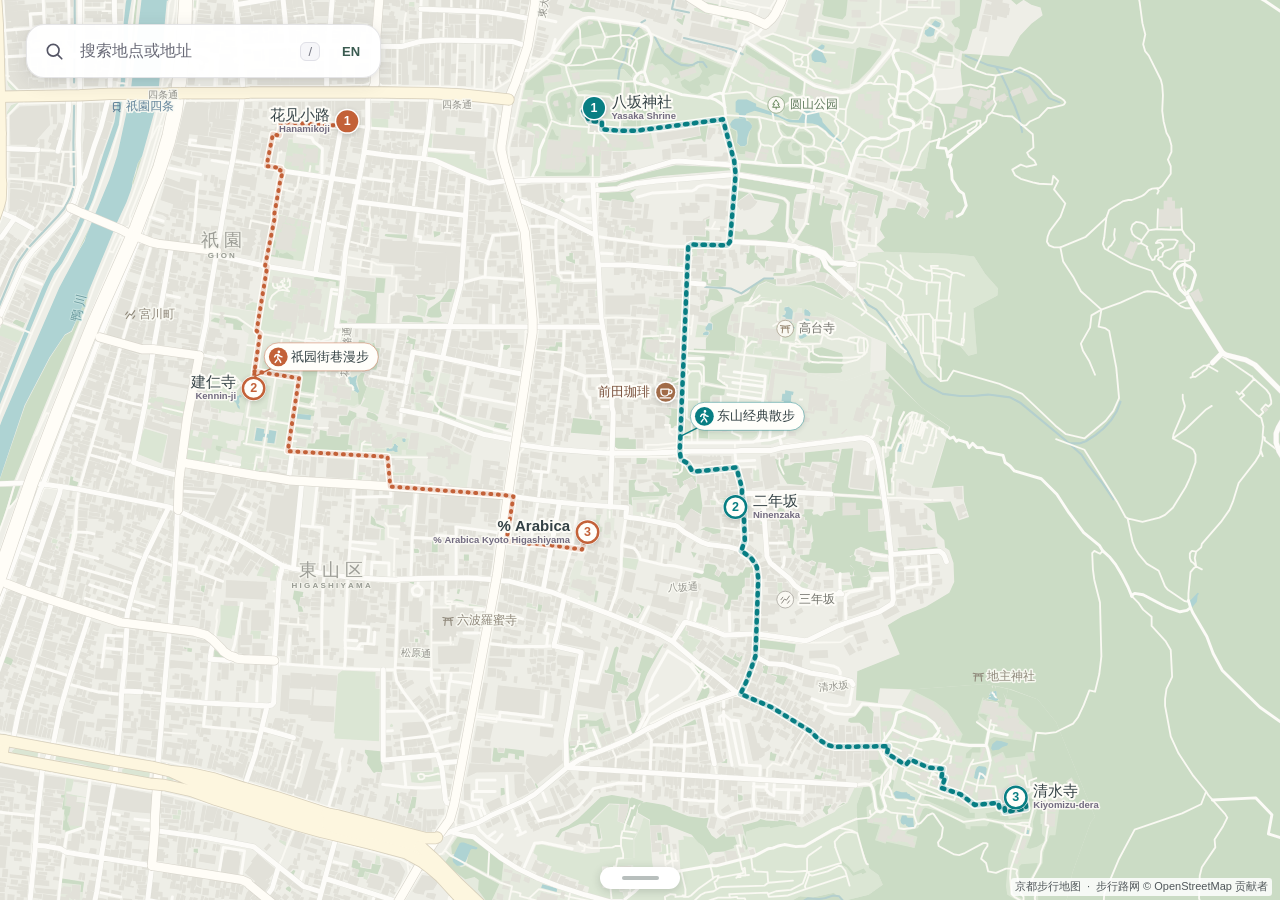
==== commit 6b7156b0: "Add map capture, illustrated route posters, layers and place search" ====
--- a/web/index.html
+++ b/web/index.html
@@ -12,16 +12,30 @@
   <link rel="stylesheet" href="windows.css">
   <link rel="stylesheet" href="place-card.css">
   <link rel="stylesheet" href="google-basemap.css">
+  <link rel="stylesheet" href="search-suggestions.css">
+  <link rel="stylesheet" href="art-map.css">
 </head>
 <body>
   <main id="atlas" aria-label="步行旅行地图" data-en-aria-label="Walking atlas">
     <canvas id="map" tabindex="0" aria-label="京都东山步行地图，可拖动或缩放。按斜线搜索地点，按向上方向键打开卡片。" data-en-aria-label="Walking map of Higashiyama, Kyoto. Drag to pan or scroll to zoom. Press slash to search or the up arrow to open the bottom panel."></canvas>
     <form id="search" role="search" autocomplete="off">
       <svg class="search-icon" aria-hidden="true" viewBox="0 0 24 24" fill="none" stroke="currentColor" stroke-width="1.9"><circle cx="10.5" cy="10.5" r="6.7"/><path d="m15.8 15.8 4.5 4.5" stroke-linecap="round"/></svg>
-      <input id="query" type="search" aria-label="搜索地点或路线" placeholder="搜索地点或路线" data-en-aria-label="Search places or routes" data-en-placeholder="Search places or routes" enterkeyhint="search" spellcheck="false" maxlength="90">
+      <input id="query" type="search" role="combobox" aria-autocomplete="list" aria-expanded="false" aria-controls="search-results" aria-label="在 Google 地图中搜索地点" placeholder="搜索地点或地址" data-en-aria-label="Search Google Maps for places" data-en-placeholder="Search places or addresses" enterkeyhint="search" spellcheck="false" maxlength="90">
       <kbd aria-hidden="true">/</kbd>
       <a id="language-switch" href="?lang=en" lang="en" hreflang="en" aria-label="切换为英文 · English">EN</a>
+      <div id="search-popover" hidden>
+        <ul id="search-results" role="listbox" aria-label="Google 地点搜索结果" data-en-aria-label="Google place suggestions"></ul>
+        <p id="search-note" hidden></p>
+        <button id="search-settings" type="button" hidden data-en="Map connection settings">地图连接设置</button>
+      </div>
+      <span id="search-feedback" role="status" aria-live="polite" aria-atomic="true"></span>
     </form>
+    <template id="search-place-option">
+      <li role="option" aria-selected="false">
+        <span class="search-place-icon" aria-hidden="true"><svg viewBox="0 0 24 24" fill="none" stroke="currentColor" stroke-width="1.65" stroke-linecap="round" stroke-linejoin="round"><path d="M19.1 10c0 5.3-7.1 11-7.1 11S4.9 15.3 4.9 10a7.1 7.1 0 1 1 14.2 0Z"/><circle cx="12" cy="10" r="2.3"/></svg></span>
+        <span class="search-place-text"><strong></strong><small></small></span>
+      </li>
+    </template>
     <button id="editing-chip" type="button" hidden title="展开路线编辑" data-en-title="Open the route editor"><i></i><span data-en="Editing">正在规划</span><strong></strong><small></small></button>
     <div id="place-windows"></div>
     <div class="credit"><span id="walking-map-note" hidden data-en="Walking routes may lack sidewalks or pedestrian paths.">步行路线可能缺少人行道或步行道。</span><button id="map-source" type="button" aria-live="polite" title="查看 Google 地图连接设置" data-en-title="Google Maps connection settings" data-en="Kyoto walking map">京都步行地图</button><b>·</b><a href="https://www.openstreetmap.org/copyright" target="_blank" rel="noopener noreferrer" data-en="Walking network © OpenStreetMap contributors">步行路网 © OpenStreetMap 贡献者</a></div>
@@ -58,10 +72,17 @@
   <script src="walking-network-data.js"></script>
   <script src="walking-network.js"></script>
   <script src="google-walking.js"></script>
+  <script src="layer-prefs.js"></script>
+  <script src="map-appearance.js"></script>
   <script src="map-native.js"></script>
   <script src="map.js"></script>
+  <script src="art-map-source.js"></script>
+  <script src="art-google.js"></script>
+  <script src="art-map.js"></script>
   <script src="sheet.js"></script>
   <script src="place-search.js"></script>
+  <script src="search-suggestions.js"></script>
+  <script src="search-box.js"></script>
   <script src="panels.js"></script>
   <script src="windows.js"></script>
   <script src="app.js"></script>
--- a/web/panels.css
+++ b/web/panels.css
@@ -50,9 +50,9 @@
   .atlas-panels .ap-primary:not(:disabled):hover { background: #07595c; }
   .atlas-panels .ap-tinted:not(:disabled):hover { background: #dceee9; }
   .atlas-panels .ap-btn.ap-danger:hover { color: #8b2823; background: #fbe6e2; }
-  .atlas-panels :is(.ap-route-row,.ap-nearby,.ap-result):hover { background: #f6f9f7; }
-}
-.ap-actions, .ap-shortcuts, .ap-stop-tools { display: flex; align-items: center; gap: 6px; flex-wrap: wrap; }
+  .atlas-panels :is(.ap-route-row,.ap-nearby):hover { background: #f6f9f7; }
+}
+.ap-actions, .ap-stop-tools { display: flex; align-items: center; gap: 6px; flex-wrap: wrap; }
 .ap-planning-strip { display: flex; align-items: center; gap: 9px; margin: 0 0 12px; padding: 8px 10px; background: #f1f7f4; border-radius: 12px; }
 .ap-planning-strip > .ap-icon { color: var(--ap-accent); }
 .ap-planning-strip > span { flex: 1; min-width: 0; color: var(--ap-muted); font-size: 12px; }
@@ -63,14 +63,14 @@
   display: flex; align-items: center; gap: 3px; min-width: 0;
   padding: 7px 6px 7px 9px; background: white; border: 1px solid var(--ap-line); border-radius: 12px;
 }
-.atlas-panels .ap-route-target, .atlas-panels .ap-result, .atlas-panels .ap-nearby {
+.atlas-panels .ap-route-target, .atlas-panels .ap-nearby {
   display: flex; align-items: center; gap: 9px; min-width: 0; text-align: start;
 }
 .atlas-panels .ap-route-target { flex: 1; padding: 2px 0; border: 0; background: transparent; }
 .ap-route-symbol, .ap-place-symbol { display: grid; flex: none; place-items: center; width: 33px; height: 33px; border-radius: 9px; }
 .ap-route-symbol { color: var(--ap-route); background: #f3f2f7; background: color-mix(in srgb, var(--ap-route) 10%, white); }
 .ap-place-symbol { color: #686375; background: #f3f2f4; }
-.ap-route-row .ap-row-content, .ap-result .ap-row-content, .ap-nearby .ap-row-content { flex: 1; min-width: 0; }
+.ap-route-row .ap-row-content, .ap-nearby .ap-row-content { flex: 1; min-width: 0; }
 .ap-row-content strong, .ap-row-content small { display: block; overflow: hidden; text-overflow: ellipsis; white-space: nowrap; }
 .ap-row-content strong { font-size: 14px; font-weight: 650; }
 .ap-row-content small { color: var(--ap-muted); font-size: 11px; margin-top: 2px; }
@@ -80,7 +80,7 @@
 .ap-section-heading h3 { margin: 0; font-size: 14px; font-weight: 650; }
 .ap-section-heading > span { font-size: 12px; color: var(--ap-muted); }
 .atlas-panels .ap-nearby { padding: 8px 9px; }
-.atlas-panels .ap-nearby > .ap-icon, .atlas-panels .ap-result > .ap-icon { width: 14px; color: #827f8d; }
+.atlas-panels .ap-nearby > .ap-icon { width: 14px; color: #827f8d; }
 .ap-data-settings { border-top: 1px solid var(--ap-line); margin-top: 14px; padding-top: 6px; display: flex; align-items: center; justify-content: space-between; flex-wrap: wrap; gap: 4px 10px; }
 .ap-data-settings small { font-size: 12px; color: var(--ap-muted); }
 .ap-data-settings .ap-btn { margin-left: auto; }
@@ -120,17 +120,82 @@
 .ap-browser-bar > span { gap: 7px; min-width: 0; overflow-wrap: anywhere; color: var(--ap-muted); }
 .ap-frame { display: block; width: 100%; height: clamp(170px,30vh,340px); border: 1px solid var(--ap-line); border-radius: 10px; background: #fafafa; }
 .ap-footnote { font-size: 11px; margin-top: 10px; }
-.ap-results { display: grid; grid-template-columns: repeat(2,minmax(0,1fr)); gap: 4px 10px; }
-.ap-google-search .ap-btn[hidden], .ap-search-status:empty { display: none; }
-.ap-google-search gmp-place-search { display: block; width: 100%; color-scheme: light; }
-.ap-search-status { margin: 8px 0; color: var(--ap-muted); font-size: 13px; }
-.ap-results:not(:first-child) { margin-top: 3px; }
-.ap-result-row { display: flex; gap: 6px; align-items: center; min-width: 0; border-bottom: 1px solid var(--ap-line); }
-.atlas-panels .ap-result { flex: 1; background: #fff; border: 0; border-radius: 4px; padding: 8px 2px; }
 .ap-empty { display: flex; align-items: center; gap: 4px; margin: 12px 0; color: var(--ap-muted); font-size: 13px; }
+.atlas-panels .ap-layer-entry {
+  display: flex; align-items: center; gap: 10px; width: 100%; min-height: 44px; margin: 0 0 12px;
+  padding: 8px 12px; color: var(--ap-text); text-align: start; background: #f1f6f2;
+  border: 1px solid #d7e4dc; border-radius: 11px;
+}
+.ap-layer-entry .ap-icon:first-child { color: #456f60; }
+.ap-layer-entry strong { font-size: 14px; }
+.ap-layer-entry > span { margin-inline-start: auto; color: var(--ap-muted); font-size: 12px; }
+.ap-layer-entry .ap-icon:last-child { width: 14px; color: #61756d; }
+.ap-view-layers .ap-header { margin-bottom: 14px; }
+.ap-layer-columns { display: grid; grid-template-columns: minmax(0, 1.1fr) minmax(0, 1fr); gap: 12px 24px; }
+.ap-layer-group { min-width: 0; margin: 0; padding: 0; border: 0; }
+.ap-layer-group + .ap-layer-group { margin-top: 15px; }
+.ap-layer-group legend { margin: 0 0 6px; padding: 0; color: var(--ap-muted); font-size: 12px; font-weight: 650; }
+.ap-map-types { display: grid; grid-template-columns: repeat(3,minmax(0,1fr)); gap: 6px; }
+.atlas-panels .ap-map-type {
+  position: relative; display: grid; align-content: center; justify-items: center; gap: 4px; min-height: 71px;
+  padding: 8px 3px; background: #fff; border: 1px solid var(--ap-line); border-radius: 10px;
+  color: var(--ap-text); font-size: 12px; font-weight: 620; line-height: 1.2;
+}
+.ap-map-type-icon { display: grid; place-items: center; width: 31px; height: 31px; border-radius: 9px; background: #edf1eb; color: #486b52; }
+.ap-map-type-icon .ap-icon { width: 20px; height: 20px; }
+.ap-map-type[data-value="satellite"] .ap-map-type-icon { background: #e8eef3; color: #4f697c; }
+.ap-map-type[data-value="terrain"] .ap-map-type-icon { background: #f4eee3; color: #8c693c; }
+.ap-map-type[aria-pressed="true"] { border-color: var(--ap-accent); box-shadow: inset 0 0 0 1px var(--ap-accent); }
+.ap-type-check {
+  position: absolute; top: 5px; inset-inline-end: 5px; display: none; place-items: center;
+  width: 13px; height: 13px; border-radius: 50%; background: var(--ap-accent); color: #fff;
+}
+.ap-map-type[aria-pressed="true"] .ap-type-check { display: grid; }
+.ap-type-check .ap-icon { width: 9px; height: 9px; stroke-width: 3; }
+.ap-map-connection { padding: 8px 0 0; color: var(--ap-muted); font-size: 12px; }
+.ap-map-connection .ap-btn { padding: 2px 0; min-height: 26px; }
+.ap-map-connection [data-connection-note] { display: block; }
+.ap-map-connection[hidden], .ap-map-connection button[hidden], .ap-street-view[hidden] { display: none; }
+.ap-street-view {
+  display: flex; align-items: center; gap: 9px; margin: 13px 0 0; padding: 10px;
+  border: 1px solid var(--ap-line); border-radius: 11px;
+}
+.ap-street-icon { display: grid; flex: none; place-items: center; width: 31px; height: 31px; color: #536a60; background: #f1f4ef; border-radius: 9px; }
+.ap-street-view > div { min-width: 0; flex: 1; }
+.ap-street-view strong, .ap-street-view small { display: block; }
+.ap-street-view strong { font-size: 13px; }
+.ap-street-view small, .ap-layer-status { font-size: 12px; color: var(--ap-muted); line-height: 1.35; }
+.ap-street-view small { margin-top: 3px; }
+.ap-layer-status { margin: 5px 0 0; }
+.ap-layer-status:empty { display: none; }
+.ap-label-list { overflow: hidden; border: 1px solid var(--ap-line); border-radius: 10px; }
+.atlas-panels .ap-label-switch {
+  display: flex; align-items: center; justify-content: space-between; gap: 9px; width: 100%; min-height: 35px;
+  border: 0; padding: 6px 10px; text-align: start; font-size: 13px; background: #fff; color: var(--ap-text);
+}
+.ap-label-switch + .ap-label-switch { border-top: 1px solid var(--ap-line); }
+.ap-label-switch[data-value="master"] { background: #f4f7f4; font-weight: 650; }
+.ap-label-switch i { position: relative; flex: none; width: 29px; height: 17px; border-radius: 12px; background: #a1aaa6; }
+.ap-label-switch i::before {
+  content: ""; position: absolute; top: 2px; left: 2px; width: 13px; height: 13px;
+  border-radius: 50%; background: #fff; transition: transform .15s;
+}
+.ap-label-switch[aria-checked="true"] i { background: var(--ap-accent); }
+.ap-label-switch[aria-checked="true"] i::before { transform: translateX(12px); }
+.atlas-panels .ap-label-switch:focus-visible { outline-offset: -3px; }
+.ap-view-layers button:disabled { opacity: .48; }
+@media (hover: hover) {
+  .ap-layer-entry:hover, .ap-label-switch:not(:disabled):hover { background: #eef4f0; }
+  .ap-map-type:not(:disabled):hover { border-color: var(--ap-accent); }
+}
+@media (max-width: 630px) {
+  .ap-layer-columns { grid-template-columns: minmax(0,1fr); gap: 16px; }
+  .atlas-panels .ap-label-switch { min-height: 44px; }
+}
+@media (prefers-reduced-motion: reduce) { .ap-label-switch i::before { transition: none; } }
 @media (max-width: 600px) {
   .ap-header { margin-bottom: 11px; }
-  .ap-route-list, .ap-results { grid-template-columns: 1fr; }
+  .ap-route-list { grid-template-columns: 1fr; }
   .atlas-panels .ap-btn.ap-icon-btn { width: 32px; height: 32px; }
   .ap-nearby-list { gap: 5px; }
   .atlas-panels .ap-nearby { gap: 5px; padding: 8px 6px; }
--- a/web/place-card.css
+++ b/web/place-card.css
@@ -33,8 +33,7 @@
 .pc-compact .pc-open-photo img { aspect-ratio: 1.75; }
 .pc-compact .pc-fact { display: block; font-size: 12px; }
 .pc-compact .pc-links { gap: 2px 10px; font-size: 12px; }
-.pc-live :is(gmp-advanced-place-details, gmp-advanced-place-search, gmp-advanced-place-details-compact),
-.ap-google-search gmp-place-search {
+.pc-live :is(gmp-advanced-place-details, gmp-advanced-place-search, gmp-advanced-place-details-compact) {
   color-scheme: light;
   display: block; width: 100%; max-width: 100%; border: none; border-radius: 0; background-color: #fff;
   --gmp-mat-color-surface: #fff;
--- a/web/google-basemap.css
+++ b/web/google-basemap.css
@@ -60,6 +60,12 @@
 #atlas[data-basemap="google"] #place-windows {
   bottom: var(--atlas-attribution-space);
 }
+#atlas[data-street-view] #search,
+#atlas[data-street-view] #place-windows,
+#atlas[data-street-view] #editing-chip,
+#atlas[data-street-view] .credit {
+  display: none;
+}
 @media (min-width: 621px) {
   #atlas[data-basemap="google"] .credit {
     bottom: calc(var(--atlas-attribution-space) + 4px);
--- a/web/search-suggestions.css
+++ b/web/search-suggestions.css
@@ -0,0 +1,71 @@
+#search.show-suggestions { z-index: 35; }
+#search-popover {
+  position: absolute;
+  inset: calc(100% + 7px) -1px auto;
+  max-height: var(--available-height, calc(100dvh - 96px));
+  overflow-y: auto;
+  overscroll-behavior: contain;
+  background: white;
+  color: #21352f;
+  border: 1px solid #dce4de;
+  border-radius: 16px;
+  box-shadow: 0 8px 25px rgb(30 51 39 / 13%), 0 1px 3px rgb(27 46 32 / 5%);
+  scrollbar-width: thin;
+  scrollbar-color: #ccd5d0 transparent;
+}
+#search-results { list-style: none; margin: 0; padding: 4px; }
+#search-results:empty { padding: 0; }
+#search-results [role="option"] {
+  position: relative;
+  display: flex;
+  gap: 12px;
+  align-items: center;
+  min-height: 54px;
+  padding: 8px 12px;
+  border-radius: 11px;
+  cursor: pointer;
+  touch-action: pan-y;
+}
+#search-results [role="option"] + [role="option"]::before {
+  content: "";
+  position: absolute;
+  inset: 0 12px auto 52px;
+  border-top: 1px solid #eff2ef;
+}
+@media (hover: hover) {
+  #search-results [role="option"]:hover { background: #f2f5f2; }
+}
+#search-results [aria-selected="true"] { background: #e7f1ed; }
+.search-place-icon {
+  flex: none;
+  display: grid;
+  width: 28px;
+  height: 28px;
+  place-items: center;
+  background: #f0f4f0;
+  color: #587267;
+  border-radius: 9px;
+}
+.search-place-icon svg { width: 17px; height: 17px; }
+.search-place-text { display: grid; min-width: 0; gap: 2px; }
+.search-place-text strong, .search-place-text small { overflow: hidden; text-overflow: ellipsis; white-space: nowrap; }
+.search-place-text strong { font-size: 14px; line-height: 1.3; font-weight: 650; }
+.search-place-text small { color: #58675f; font-size: 12px; line-height: 1.35; }
+#search-note { margin: 0; padding: 14px 16px; font-size: 13px; line-height: 1.5; color: #52645d; }
+#search-settings {
+  margin: -3px 16px 12px;
+  padding: 3px 0;
+  background: transparent;
+  border: 0;
+  color: #176b69;
+  font-size: 13px;
+  font-weight: 650;
+}
+#search-feedback {
+  position: absolute;
+  width: 1px;
+  height: 1px;
+  overflow: hidden;
+  clip-path: inset(50%);
+  white-space: nowrap;
+}
--- a/web/art-map.css
+++ b/web/art-map.css
@@ -0,0 +1,67 @@
+.art-dialog {
+  --art-ink: #263c34;
+  --art-line: #d4ddd5;
+  --art-accent: #11655c;
+  display: none;
+  width: min(1100px, calc(100vw - 48px));
+  height: min(850px, calc(100dvh - 48px));
+  max-width: none; max-height: none; padding: 0;
+  color: var(--art-ink); background: #fbfcf8;
+  border: 1px solid #c7d1c9; border-radius: 18px;
+  box-shadow: 0 14px 60px #1a332720;
+}
+.art-dialog[open] { display: flex; flex-direction: column; }
+.art-dialog::backdrop { background: #e0e5df; }
+.art-dialog [hidden] { display: none !important; }
+.art-bar { display: flex; align-items: center; justify-content: space-between; gap: 12px; padding: 14px 22px; border-bottom: 1px solid var(--art-line); }
+.art-bar h2 { margin: 0; font-size: 21px; font-weight: 650; }
+.art-dialog button, .art-controls input, .art-controls select {
+  border: 1px solid var(--art-line); border-radius: 9px; font: inherit; color: var(--art-ink); background-color: #fff;
+}
+.art-dialog button { min-height: 40px; padding: 8px 13px; font-size: 14px; font-weight: 600; }
+.art-dialog button:focus-visible, .art-dialog input:focus-visible, .art-dialog select:focus-visible { outline: 3px solid #11726d; outline-offset: 2px; }
+.art-dialog button:disabled { opacity: .55; cursor: default; }
+.art-bar button { width: 38px; height: 38px; min-height: 38px; padding: 0; border: 0; border-radius: 50%; background: #eef2ec; font: 25px/1 sans-serif; }
+.art-layout { flex: 1; display: grid; grid-template-columns: 272px minmax(0, 1fr); min-height: 0; }
+.art-controls { display: flex; flex-direction: column; gap: 20px; padding: 26px 22px; overflow-y: auto; border-right: 1px solid var(--art-line); }
+.art-controls label { display: grid; gap: 7px; align-content: start; font-size: 13px; font-weight: 650; }
+.art-controls select, .art-controls input[type="text"] { width: 100%; min-width: 0; height: 42px; padding: 0 11px; font-size: 15px; font-weight: 400; }
+.art-controls .art-color { display: flex; align-items: center; justify-content: space-between; }
+.art-color input { width: 54px; height: 36px; padding: 3px; cursor: pointer; }
+.art-color input::-webkit-color-swatch-wrapper { padding: 1px; }
+.art-color input::-webkit-color-swatch { border: 1px solid #0002; border-radius: 5px; }
+.art-actions { display: grid; gap: 8px; padding-top: 18px; border-top: 1px solid var(--art-line); }
+.art-dialog .art-primary { background: var(--art-accent); border-color: var(--art-accent); color: #fff; }
+.art-status { margin: -7px 0 0; color: #4a5c52; font-size: 13px; line-height: 1.55; overflow-wrap: anywhere; }
+.art-dialog .art-recheck { margin-top: -13px; padding: 4px 0; border: 0; background: transparent; text-decoration: underline; justify-self: start; align-self: start; color: var(--art-accent); }
+.art-preview { display: grid; grid-template-rows: auto minmax(0, 1fr) auto; gap: 10px; justify-items: center; min-height: 0; min-width: 0; padding: 14px 20px 9px; background: #e7ebe3; }
+.art-switch { display: inline-flex; align-items: center; gap: 3px; padding: 3px; border: 1px solid #c4cfc4; border-radius: 10px; background: #f3f5ef; }
+.art-switch button { min-height: 34px; padding: 6px 14px; border: 0; border-radius: 7px; background: transparent; }
+.art-switch button[aria-pressed="true"] { color: white; background: #324e41; }
+.art-frame { display: flex; width: 100%; height: 100%; min-height: 0; min-width: 0; justify-content: center; align-items: center; }
+.art-frame canvas { display: block; width: auto; height: auto; max-width: 100%; max-height: 100%; aspect-ratio: 4 / 5; box-shadow: 0 5px 18px #213a2e24; }
+.art-frame p { color: #52645a; font-size: 14px; }
+.art-credit { color: #4c6457; font-size: 12px; text-align: center; }
+.art-credit a { color: inherit; text-underline-offset: 2px; }
+@media (hover: hover) {
+  .art-dialog button:not(:disabled):hover { filter: brightness(.94); }
+  .art-credit:hover { color: #173d2b; }
+}
+@media (max-width: 680px) {
+  .art-dialog { width: 100%; height: 100dvh; margin: 0; border: 0; border-radius: 0; }
+  .art-bar { padding: max(8px, env(safe-area-inset-top)) 15px 8px; }
+  .art-bar h2 { font-size: 19px; }
+  .art-layout { display: flex; flex-direction: column; overflow: auto; }
+  .art-preview { order: -1; flex: none; height: clamp(315px, 57dvh, 650px); gap: 7px; padding: 9px 12px 6px; }
+  .art-controls { flex: none; display: grid; grid-template-columns: repeat(2,minmax(0,1fr)); gap: 12px; padding: 16px 16px max(20px, env(safe-area-inset-bottom)); overflow: visible; border: 0; border-top: 1px solid var(--art-line); }
+  .art-controls [data-download] { grid-column: 1 / -1; }
+  .art-controls .art-color { grid-column: 1 / -1; justify-content: start; gap: 10px; }
+  .art-actions { grid-column: 1 / -1; padding-top: 9px; }
+  .art-switch { max-width: 100%; }
+  .art-switch button { padding: 6px 9px; }
+  .art-status, .art-dialog .art-recheck { grid-column: 1 / -1; margin: 0; }
+}
+@media (max-width: 345px) {
+  .art-controls { grid-template-columns: minmax(0,1fr); }
+  .art-switch button { padding: 5px 7px; font-size: 13px; }
+}
